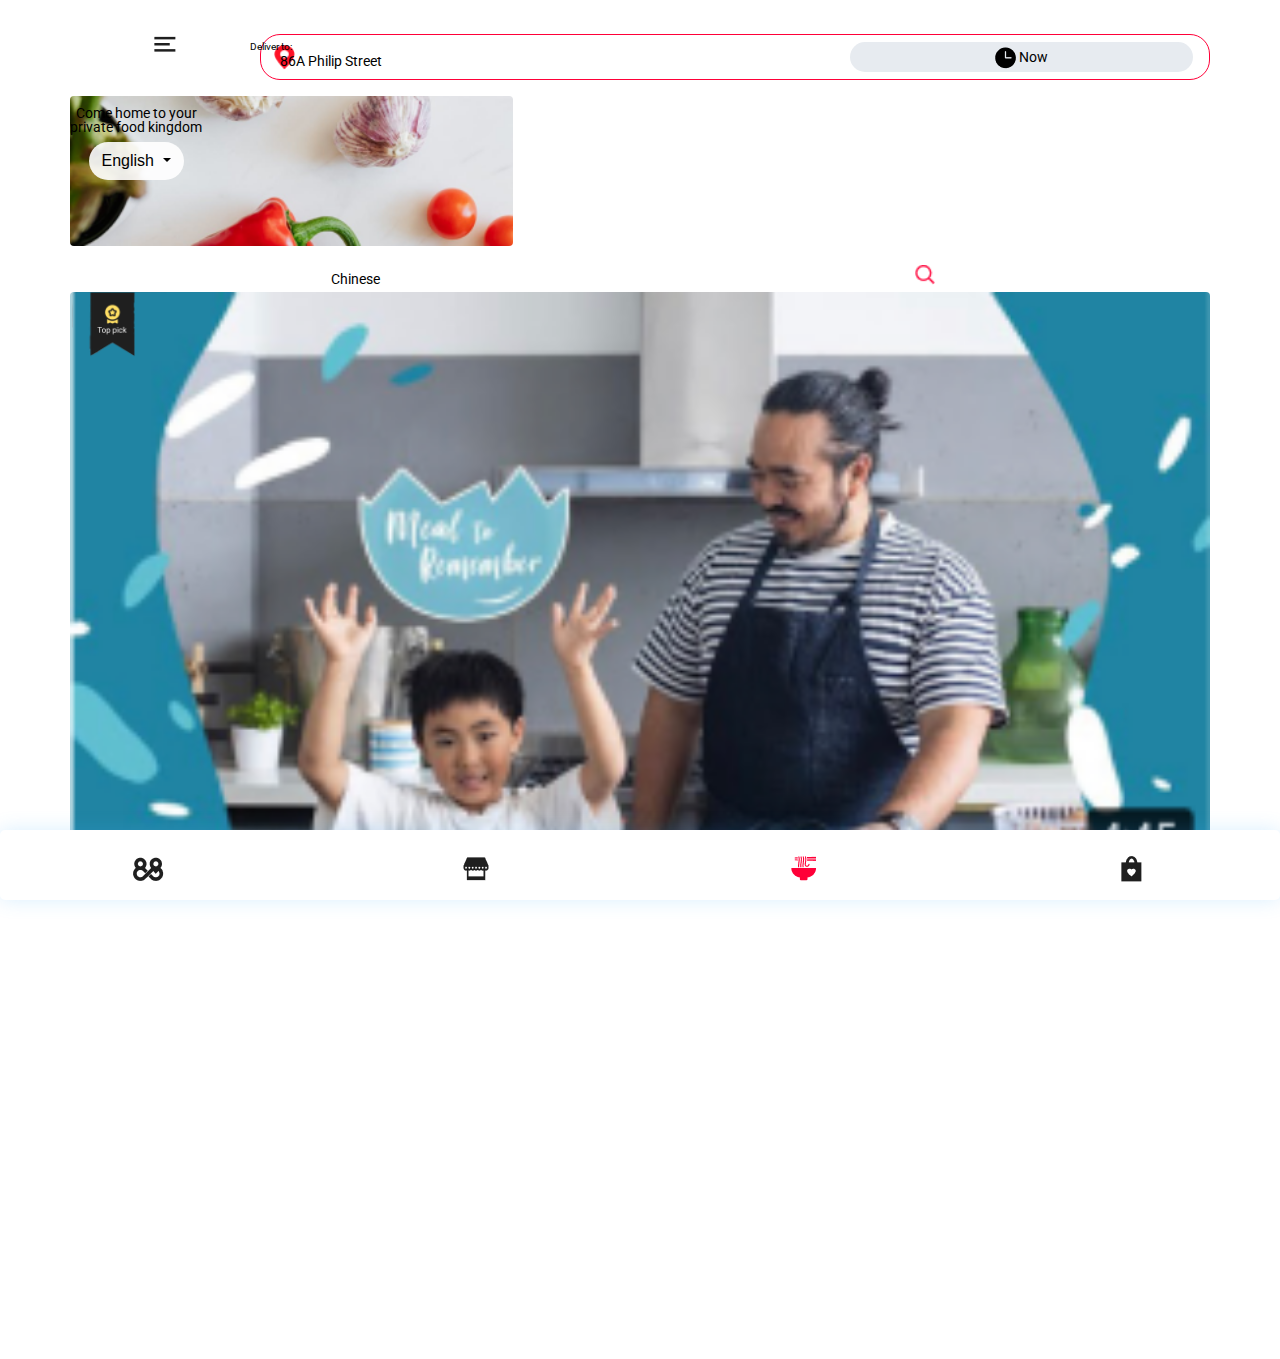
==== grocery.html @ d42117d0 "commit" ====
<!doctype html>
<html lang="en">

<head>
    <!-- Required meta tags -->
    <meta charset="utf-8">
    <meta name="viewport" content="width=device-width, initial-scale=1">
    <link rel="shortcut icon" href="images/88.png" />
    <link rel="stylesheet" href="css/index.css" />
    <link
        href="https://fonts.googleapis.com/css2?family=Roboto:ital,wght@0,100;0,300;0,400;0,500;0,700;0,900;1,100;1,300;1,400;1,500;1,700;1,900&display=swap"
        rel="stylesheet">
    <link rel="stylesheet" href="https://stackpath.bootstrapcdn.com/bootstrap/4.3.1/css/bootstrap.min.css"
        integrity="sha384-ggOyR0iXCbMQv3Xipma34MD+dH/1fQ784/j6cY/iJTQUOhcWr7x9JvoRxT2MZw1T" crossorigin="anonymous">
    <link href="css/bootstrap-icons.css" rel="stylesheet">
    <title>Food Mart</title>


    <style>
        .dropdown-toggle::after {
            display: inline-block;
            margin-left: .255em;
            vertical-align: .255em;
            content: "";
            border-top: .3em solid;
            border-right: .3em solid transparent;
            color: black;
            border-bottom: 0;
            border-left: .3em solid transparent;
        }
    </style>
</head>

<body>

    <div class="wrapper">
        <div class="container">

            <div class="row mt-4">
                <div class="col-2">
                    <button type="button" class="btn button-border">
                        <img src="images/menu.png">
                    </button>
                </div>
                <div class="col-10 border-pink text" style="width: 80%;padding: 3px 0 3px 10px;">
                    <div class="input-group center">
                        <div class="input-group-prepend" style="margin: 7px 0 0 3px;">
                            <img style="height: 25px;" src="images/location.png">
                        </div>
                        <div class="col-7" style="margin:0 0 0 -25px;">
                            <div class="row" style="margin-top: 2px;">
                                <span style="margin-left: -20px;color: black;font-size: 10px;">
                                    Deliver to:
                                </span>
                            </div>
                            <div class="row">
                                <span style="margin-left: 10px;color: black;font-size: 14px;">
                                    86A Philip Street
                                </span>
                            </div>
                        </div>
                        <div class="col-5">
                            <div style="margin: 4px 0px 4px -10px;
                            background: #E7EBF0;
                            line-height: 30px;
                            float: right;
                            box-shadow: 0px 0px 1.71671px #FFFFFF;
                            width: 95%;
                            height: 30px;
                            display: block;
                            border-radius: 15.0212px;">
                                <img alt="clock" src="images/clock.png">
                                <span style="color: black;">Now</span>
                            </div>
                        </div>
                    </div>
                </div>
            </div>


            <div class="row mt-3">
                <div class="position-relative">
                    <div class="position-absolute top-50 start-50 translate-middle">
                        <div class="text">
                            Come home to your <br>
                            private food kingdom
                            <div class="dropdown mt-2">
                                <button class="btn btn-secondary dropdown-toggle dropdown-text" type="button"
                                    id="dropdownMenuButton" data-bs-toggle="dropdown" aria-expanded="false">
                                    English
                                </button>
                                <ul class="dropdown-menu" aria-labelledby="dropdownMenuButton">
                                    <li><a class="dropdown-item" href="#">Action</a></li>
                                    <li><a class="dropdown-item" href="#">Another action</a></li>
                                    <li><a class="dropdown-item" href="#">Something else here</a></li>
                                </ul>
                            </div>
                        </div>
                    </div>
                    <img style="border-radius: 1rem;width: 100%;" height="150px" alt="food" class="rounded"
                        src="images/comehometoyou.png">
                </div>
            </div>

            <div class="row mt-3" style="margin-bottom: -10px;">
                <div class="col text text-center">
                    <p class="float-start">Chinese</p>
                </div>
                <div class="col">
                    <img class="rounded float-end" alt="search" src="images/search.png" style="height: 20px;">
                </div>
            </div>


            <div class="row" style="margin-top: 0;">
                <div class="position-relative">
                    <div class="position-absolute top-0 start-0">
                        <img style="height: 65px;" alt="close" src="images/badge.png">
                    </div>
                </div>
                <img class="rounded" alt="image" style="width:100%;" src="images/adamliaw.png">
            </div>

            <div class="row" style="background: #F8F8F8;margin-left: 0px;padding-bottom: 10px;">
                <div class="col-4 text-center vertical-center" style="vertical-align: middle;margin-top: 15px;">
                    <p class="text float-start" style="font-weight: 700;font-size: 11px;text-decoration: underline;">6 Ingredidents</p>
                </div>
                <div class="col-3 vertical-center">
                    <img style="display: block;float:right;margin-top: 20px;;height: auto;width: auto;"
                        class="rounded float-right" src="images/star.png">
                </div>
                <div class="col-5">
                    <button class="float-end" style="background: #000000;padding: 5px;
                  border-radius: 20px;color: white;border:none;margin-top: 15px;">Add to Cart</button>
                </div>
            </div>

            <div class="row mt-3">
                <img alt="src" src="images/beefstirfry.png">
            </div>

            <div class="position-relative">
                <div class="position-absolute bottom-0 end-0">
                    <img style="margin: 0 10px 20px 0;height: 60px;" alt="cart" src="images/shoppingcart.png">
                </div>
            </div>

            <div class="bottom-menu fixed-bottom">
                <div class="row mt-3">
                    <div class="col-3 text-center" style="margin-top:10px;">
                        <img src="images/88notactive.png" style="color: black;" alt="88">
                    </div>
                    <div class="col-3 text-center" style="margin-top: 10px;">
                        <img src="images/shop.png" alt="shop">
                    </div>
                    <div class="col-3 text-center" style="margin-top: 10px;">
                        <img src="images/noodleactive.png" alt="noodles">
                    </div>
                    <div class="col-3 text-center" style="margin-top: 10px;">
                        <img src="images/fav.png" alt="fav">
                    </div>
                </div>
            </div>


        </div>
    </div>

    <script src="https://cdn.jsdelivr.net/npm/@popperjs/core@2.5.4/dist/umd/popper.min.js"
        integrity="sha384-q2kxQ16AaE6UbzuKqyBE9/u/KzioAlnx2maXQHiDX9d4/zp8Ok3f+M7DPm+Ib6IU"
        crossorigin="anonymous"></script>
    <script src="https://cdn.jsdelivr.net/npm/bootstrap@5.0.0-beta1/dist/js/bootstrap.min.js"
        integrity="sha384-pQQkAEnwaBkjpqZ8RU1fF1AKtTcHJwFl3pblpTlHXybJjHpMYo79HY3hIi4NKxyj"
        crossorigin="anonymous"></script>

</body>

</html>
---- css/index.css ----
html,
body {
  height: 100%;
  overflow-x: hidden;
 
}

::-webkit-scrollbar {
    width: 0px;
    background: transparent;
}

body {
    margin: 0;
    padding: 0;
    width: 100%;
    position: relative;
}

.wrapper {
    height: auto;
    margin: 0 auto -80px; /* footer height + space */
    min-height: 100%;
    padding: 0 0 80px; /* footer height + space */
    box-sizing: border-box;
    overflow: hidden;
  }
  
  .container {
    position: relative;
    text-align: center;
    color: white;
    overflow:hidden;
  }
  
.button-border{
    border: 1px solid #FF0038;
    background-color: transparent;
}
.border-pink{
border: 1px solid #FF0038;
box-sizing: border-box;
box-shadow: 0px 0px 2px #FFFFFF;
border-radius: 20px;
}
.button{
    background: #FF0038;
    border-radius: 20px;
}

.float-pills .nav-link.active, .nav-pills .show>.nav-link {
    color: #fff;
    background-color: #FF0038 !important;
}

.float-pill-item.active {
    z-index: 2;
    color: #fff;
    background-color: #0d6efd;
    border-color: transparent !important;
}

.list-group a{
    color: #FF0038;
}

.category-list li{
    background: transparent;
    border: none;
    padding: 0 !important;
}

.category-list img{
    background: transparent;
    border: none;
    height: 150px;
}

.text{
    color: black;
    text-align: center;
    /* font-family: 'Roboto', sans-serif; */
font-style: normal;
margin-top: 10px;
/* font-weight: 500;     */
font-size: 14px;
line-height: 14px;
}
.form-control{
    border: none !important;
}
.text-image{
    position: absolute;
            top: 13%;
            left: 50%;
            transform: translate(-50%, -50%);
            color: black;
            font-family: 'Roboto', sans-serif;
            font-style: bold;
font-weight: 500;
font-size: 16px;
line-height: 19px;
text-align: center;
}

.grocery-input{
    width: 100% !important;
}

span.bi.bi-plus::before{
    font-size: 20px
}
span.bi.bi-dash::before{
    font-size: 20px
}

span.bi.bi-trash::before{
    font-size: 25px
}





.btn-check:active+.btn-secondary:focus, .btn-check:checked+.btn-secondary:focus, .btn-secondary.active:focus, .btn-secondary:active:focus, .show>.btn-secondary.dropdown-toggle:focus {
    box-shadow: none!important;
}
.btn-check:active+.btn-secondary, .btn-check:checked+.btn-secondary, .btn-secondary.active, .btn-secondary:active, .show>.btn-secondary.dropdown-toggle {
    color: black;
    /* background-color: rgba(255, 255, 255, 0.9) !important; */
    background-color: orange !important;
    border-color: none !important;
}
.btn-check:focus+.btn-secondary, .btn-secondary:focus {
    color: #fff;
    background-color: rgba(255, 255, 255, 0.9) !important;
    border-color: none !important;
    box-shadow:none !important;
}
.btn-secondary:hover {
    color: #fff;
    background-color: rgba(255, 255, 255, 0.9) !important;
    border-color:none !important;
}
.btn-check:focus+.btn, .btn:focus {
    outline: 0;
    box-shadow: none !important;
}
.btn:hover {
    color: #212529;
}
.btn-secondary {
    color: black !important;
    background-color:rgba(255, 255, 255, 0.9) !important;
    border-color: transparent !important;
    border-radius: 25px !important;
}

.cuisine-list{
    background: #FFFFFF;
box-shadow: 0px 0px 20px rgba(64, 175, 255, 0.2);
border-radius: 5px;
height: auto;
margin-top: 25px;
}

.border-red{
    background: #FFFFFF;
    border:1px solid #E7EBF0;
    box-sizing: border-box;
box-shadow: 0px 0px 2.66291px #FFFFFF;
border-radius: 26px;
}

.video-content{
    background: #FFFFFF;
box-shadow: 0px 0px 20px rgba(64, 175, 255, 0.2);
border-radius: 5px;
    height: 70px;
    margin: 0px;
    padding: 0px;
}


  .dropdown-text{
      font-family: Arial, Helvetica, sans-;
      font-style: bold;
font-weight: 500;
font-size: 12px;
line-height: 15px;
text-align: center;
  }

  
.specials-text {
    position: absolute;
    top: 82%;
    left: 50%;
    transform: translate( -50%, -50% );
    text-align: center;
    color: white;
    font-weight: bold;
    font-family: 'Roboto', sans-serif;
            font-style: bold;
font-weight: 500;
font-size: 16px;
}

.thumbnail {
    position: relative;
    display: inline;
}

.today-text {
    position: absolute;
    top: 58%;
    left: 50%;
    transform: translate( -50%, -50% );
    text-align: center;
    color: white;
    font-weight: bold;
    font-family: 'Roboto', sans-serif;
            font-style: bold;
font-weight: 500;
font-size: 16px;
}

.bottom-menu{
    background-color: #FFFFFF;
box-shadow: 0px 0px 20px rgba(64, 175, 255, 0.2);
border-radius: 5px;
height:70px;
left: 0;
bottom: 0;
}

.dropdown-toggle::after {
    display: inline-block;
    margin-left: .255em;
    vertical-align: .255em;
    content: "";
    border-top: .3em solid;
    border-right: .3em solid transparent;
    color: #FF0038;
    border-bottom: 0;
    border-left: .3em solid transparent;
}

.nav-wrapper {
    box-shadow: 0 2px 6px rgba(0,0,0,.3);
    height: 50px;
}

[class^="bi-"]::before, [class*=" bi-"]::before {
    display: inline-block;
    font-family: bootstrap-icons !important;
    font-style: normal;
    font-weight: bolder !important;
    font-variant: normal;
    text-transform: none;
    line-height: 1;
    font-size: 2rem;
    vertical-align: text-bottom;
    -webkit-font-smoothing: antialiased;
    -moz-osx-font-smoothing: grayscale;
}

.input-group .btn{
    font-weight: 700;
}
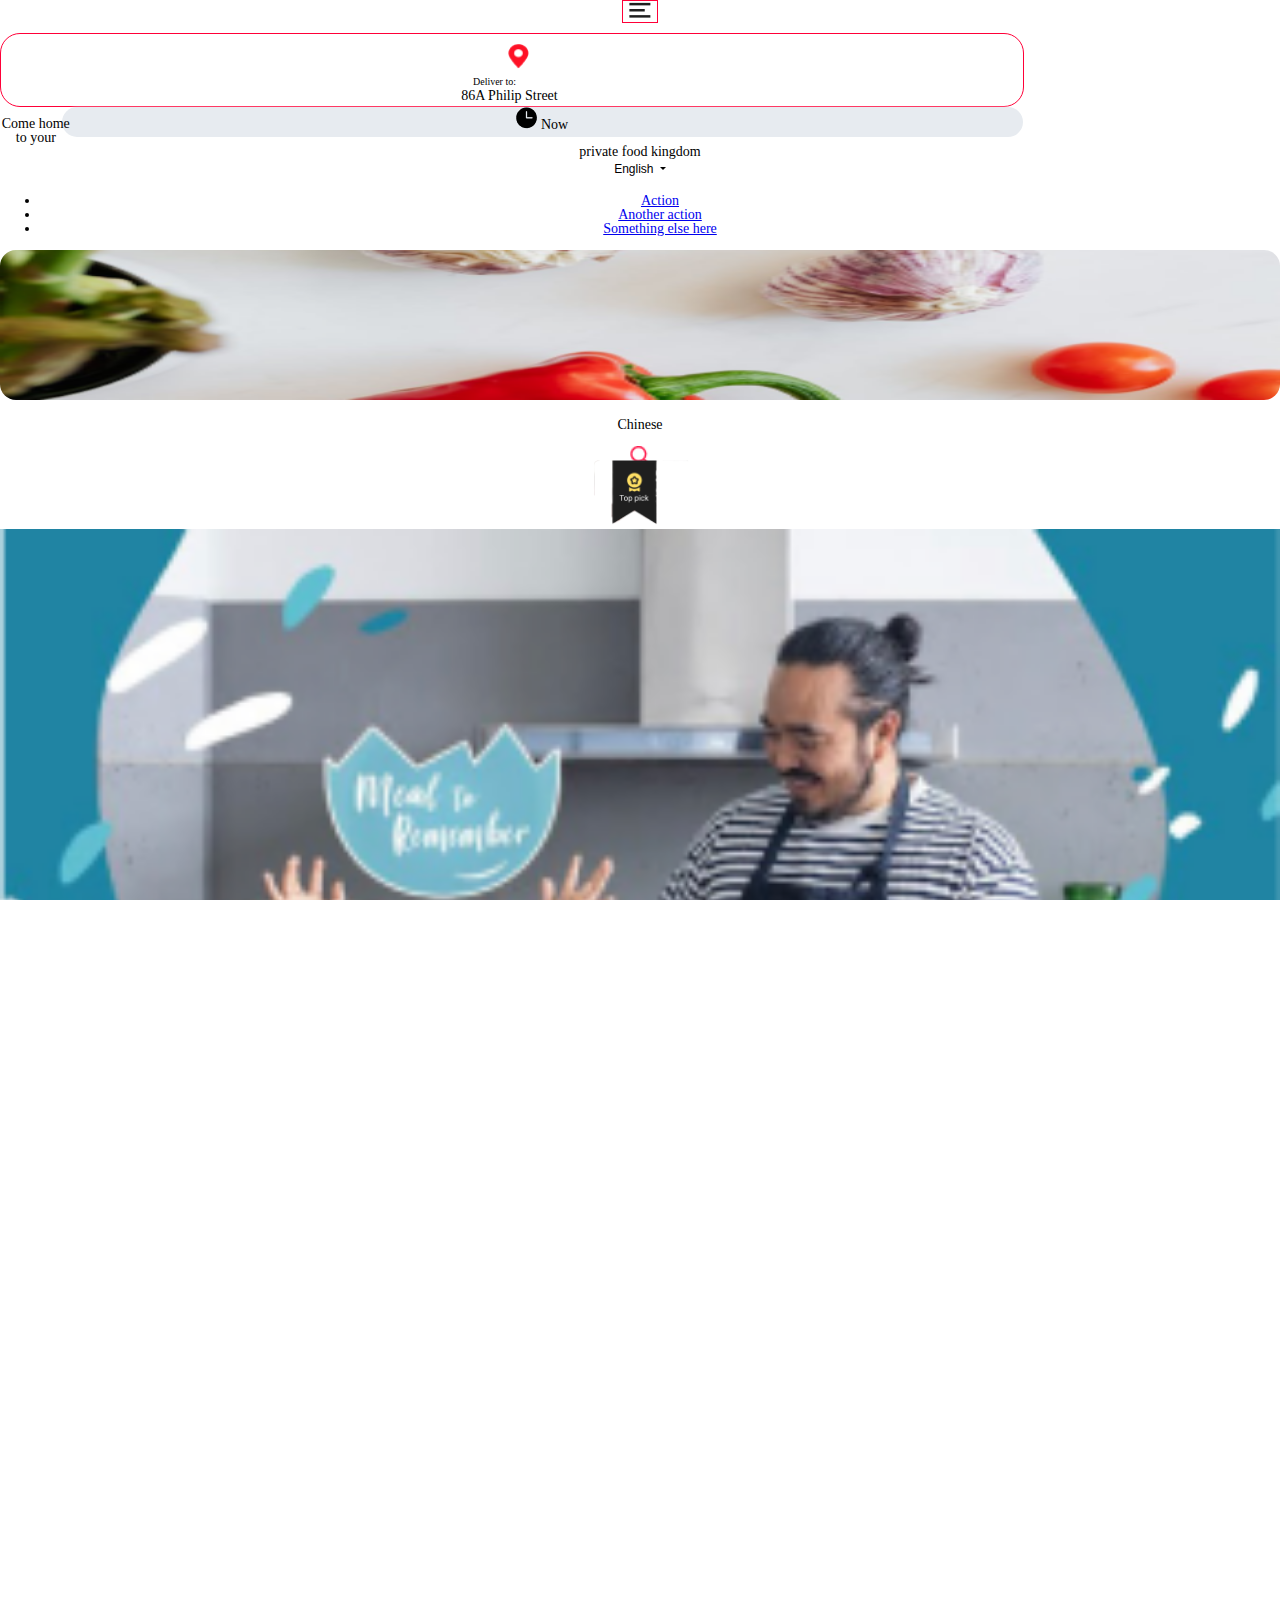
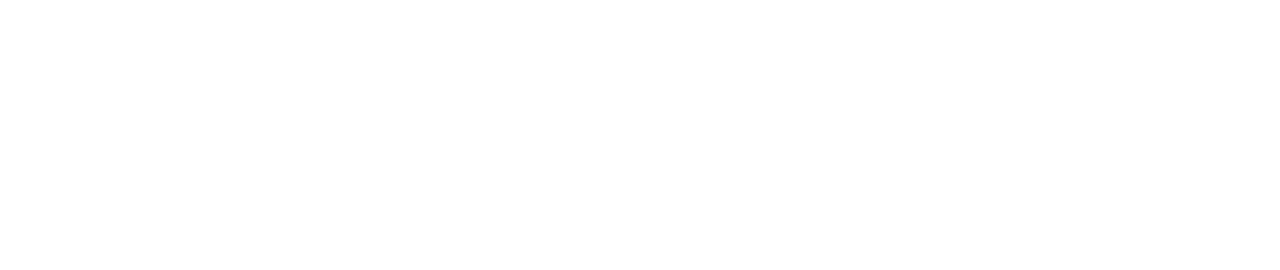
==== commit e2ff1123: "changes to category" ====
--- a/grocery.html
+++ b/grocery.html
@@ -10,8 +10,8 @@
     <link
         href="https://fonts.googleapis.com/css2?family=Roboto:ital,wght@0,100;0,300;0,400;0,500;0,700;0,900;1,100;1,300;1,400;1,500;1,700;1,900&display=swap"
         rel="stylesheet">
-    <link rel="stylesheet" href="https://stackpath.bootstrapcdn.com/bootstrap/4.3.1/css/bootstrap.min.css"
-        integrity="sha384-ggOyR0iXCbMQv3Xipma34MD+dH/1fQ784/j6cY/iJTQUOhcWr7x9JvoRxT2MZw1T" crossorigin="anonymous">
+        <link href="https://cdn.jsdelivr.net/npm/bootstrap@5.0.0-beta1/dist/css/bootstrap.min.css" rel="stylesheet"
+        integrity="sha384-giJF6kkoqNQ00vy+HMDP7azOuL0xtbfIcaT9wjKHr8RbDVddVHyTfAAsrekwKmP1" crossorigin="anonymous">
     <link href="css/bootstrap-icons.css" rel="stylesheet">
     <title>Food Mart</title>
 
